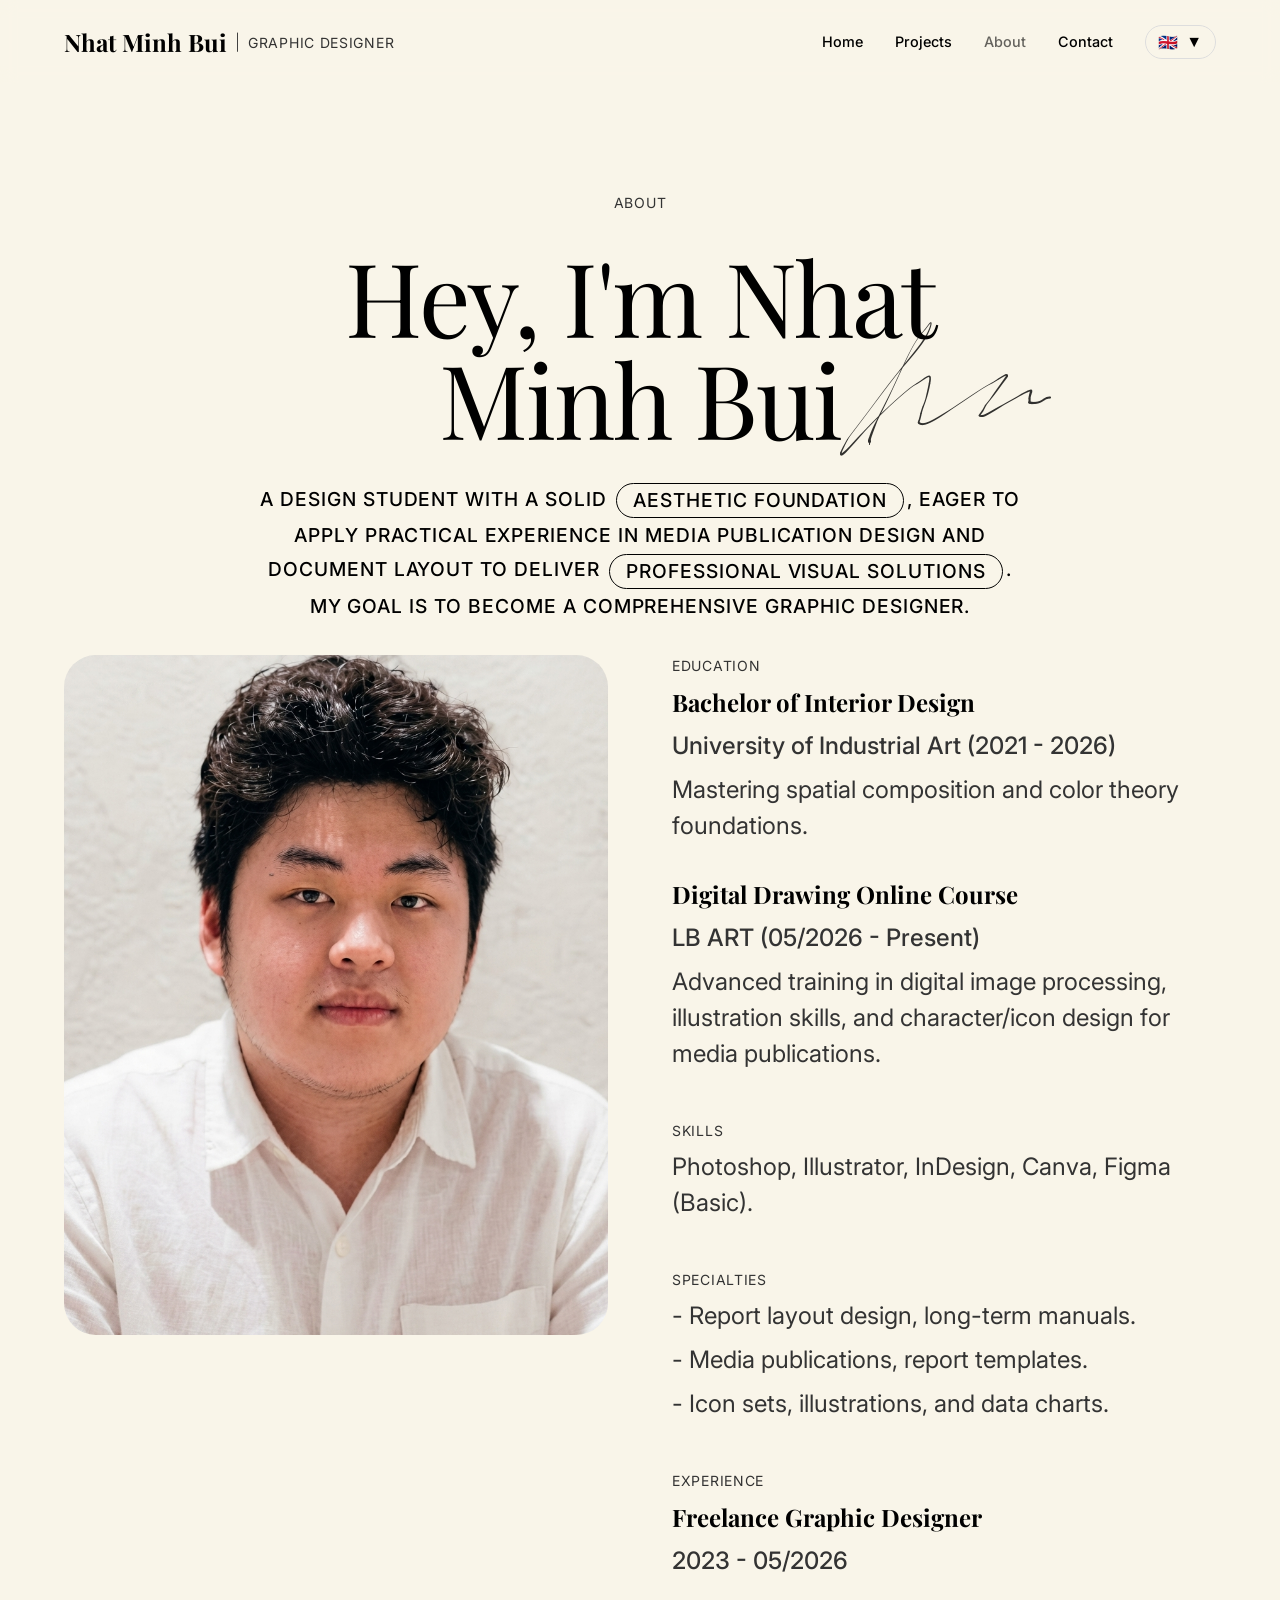
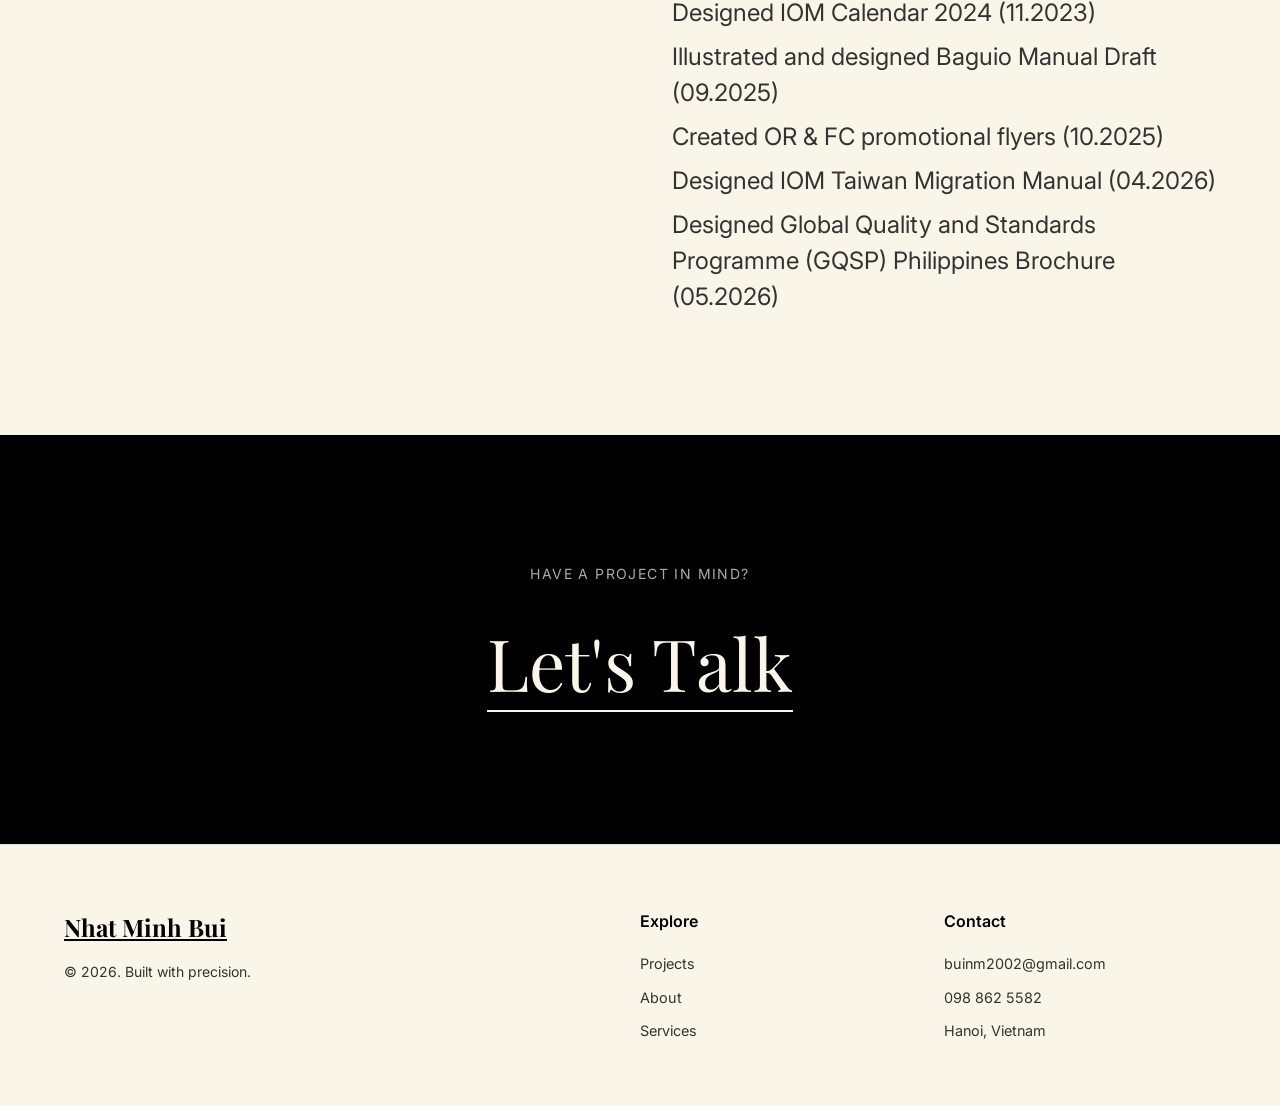
==== about.html @ e7bf3650 "[add]-[add repo to github]" ====
<!DOCTYPE html>
<html lang="en">

<head>
    <meta charset="UTF-8">
    <meta name="viewport" content="width=device-width, initial-scale=1.0">
    <title>About | Nhat Minh Bui</title>
    <link rel="preconnect" href="https://fonts.googleapis.com">
    <link rel="preconnect" href="https://fonts.gstatic.com" crossorigin>
    <link
        href="https://fonts.googleapis.com/css2?family=Inter:wght@400;500;600&family=Playfair+Display:ital,wght@0,400;0,500;0,600;0,700;0,800;1,400&display=swap"
        rel="stylesheet">
    <link rel="stylesheet" href="styles.css">
</head>

<body>
    <!-- Navbar -->
    <nav class="navbar">
        <div class="nav-container">
            <a href="index.html" class="logo">
                <span class="logo-name">Nhat Minh Bui</span>
                <span class="logo-divider">|</span>
                <span class="logo-role">Graphic Designer</span>
            </a>
            <div class="nav-links">
                <a href="index.html" data-i18n="nav_home">Home</a>
                <a href="projects.html" data-i18n="nav_projects">Projects</a>
                <a href="about.html" data-i18n="nav_about" style="opacity: 0.6;">About</a>
                <a href="contact.html" data-i18n="nav_contact">Contact</a>
                <div class="lang-dropdown-wrapper">
                    <button class="lang-dropdown-btn">
                        <span class="current-flag">🇬🇧</span> <span class="chevron">▼</span>
                    </button>
                    <div class="lang-dropdown-menu">
                        <a href="#" class="lang-option active" data-lang="en">
                            <span class="flag">🇬🇧</span> <span class="lang-name">ENGLISH</span> <span
                                class="check">✔</span>
                        </a>
                        <a href="#" class="lang-option" data-lang="vi">
                            <span class="flag">🇻🇳</span> <span class="lang-name">TIẾNG VIỆT</span> <span
                                class="check">✔</span>
                        </a>
                    </div>
                </div>
            </div>
            <button class="menu-toggle" aria-label="Toggle menu">Menu</button>
        </div>
    </nav>

    <!-- Mobile Menu -->
    <div class="mobile-menu">
        <button class="close-menu">Close</button>
        <a href="index.html" class="mobile-link" data-i18n="nav_home">Home</a>
        <a href="projects.html" class="mobile-link" data-i18n="nav_projects">Projects</a>
        <a href="about.html" class="mobile-link" data-i18n="nav_about">About</a>
        <a href="contact.html" class="mobile-link" data-i18n="nav_contact">Contact</a>
        <div class="lang-dropdown-wrapper" style="margin: 1rem 0;">
            <button class="lang-dropdown-btn">
                <span class="current-flag">🇬🇧</span> <span class="chevron">▼</span>
            </button>
            <div class="lang-dropdown-menu">
                <a href="#" class="lang-option active" data-lang="en">
                    <span class="flag">🇬🇧</span> <span class="lang-name">ENGLISH</span> <span class="check">✔</span>
                </a>
                <a href="#" class="lang-option" data-lang="vi">
                    <span class="flag">🇻🇳</span> <span class="lang-name">TIẾNG VIỆT</span> <span
                        class="check">✔</span>
                </a>
            </div>
        </div>
    </div>

    <div class="page-wrapper">
        <div class="section page-hero">
            <div class="container" style="text-align: center; max-width: 900px;">
                <div class="text-overline" data-i18n="nav_about" style="margin-bottom: 2rem;">About Me</div>
                <div class="about-hero-title-wrapper">
                    <h1 data-i18n="about_title">Hey, I'm Nhat Minh Bui</h1>
                    <img src="assets/signature.png" class="about-signature" alt="Signature">
                </div>
                <p class="about-caps-text" data-i18n="about_subtitle_html">
                    I'M A GRAPHIC DESIGNER, EDITORIAL SPECIALIST, AND BRAND STRATEGIST BASED IN HANOI. I'M <span class="pill-badge">AWARD WINNING</span> AND WORK WITH A VARIETY OF GLOBAL ORGANIZATIONS FROM <svg class="icon-inline" viewBox="0 0 24 24" fill="none" stroke="currentColor" stroke-width="1.5" stroke-linecap="round" stroke-linejoin="round"><circle cx="12" cy="12" r="10"></circle><path d="M12 2a15.3 15.3 0 0 1 4 10 15.3 15.3 0 0 1-4 10 15.3 15.3 0 0 1-4-10 15.3 15.3 0 0 1 4-10z"></path><path d="M2 12h20"></path></svg> AROUND THE WORLD TO DELIVER HIGHLY PROFESSIONAL VISUAL SOLUTIONS.
                </p>
            </div>
        </div>

        <div class="section" style="padding-bottom: 6rem;">
            <div class="container">
                <div class="w-layout-grid _2-grid" style="display: grid; grid-template-columns: 1fr 1fr; gap: 4rem;">
                    <div class="grid-block reveal">
                        <img src="assets/gd_profile_pic.jpg"
                            style="width: 100%; height: auto; object-fit: cover; aspect-ratio: 4/5; border-radius: 2rem;"
                            alt="Nhat Minh Bui Profile">
                    </div>
                    <div class="grid-block reveal">
                        <!-- Education -->
                        <div class="text-overline" data-i18n="cv_edu">Education</div>
                        <h2 class="paragraph large no-margin" data-i18n="cv_edu_deg_1"
                            style="font-family: var(--font-serif); font-size: 1.5rem; margin-bottom: 0.5rem;">Bachelor
                            of Interior Design</h2>
                        <p class="body-text" style="font-weight: 500; margin-bottom: 0.5rem;" data-i18n="cv_edu_uni_1">
                            University of Industrial Art (2021 - 2026)</p>
                        <p class="body-text" data-i18n="cv_edu_desc_1">Mastering spatial composition and color theory
                            foundations.</p>

                        <div class="spacer _32" style="margin-top: 2rem;"></div>

                        <h2 class="paragraph large no-margin" data-i18n="cv_edu_deg_2"
                            style="font-family: var(--font-serif); font-size: 1.5rem; margin-bottom: 0.5rem;">Digital
                            Drawing Online Course</h2>
                        <p class="body-text" style="font-weight: 500; margin-bottom: 0.5rem;" data-i18n="cv_edu_uni_2">
                            LB ART (05/2026 - Present)</p>
                        <p class="body-text" data-i18n="cv_edu_desc_2">Advanced training in digital image processing,
                            illustration skills, and character/icon design for media publications.</p>

                        <div class="spacer _32" style="margin-top: 3rem;"></div>

                        <!-- Skills -->
                        <div class="text-overline" data-i18n="cv_skills">Skills</div>
                        <p class="body-text" data-i18n="cv_skills_list">Photoshop, Illustrator, InDesign, Canva.</p>

                        <div class="spacer _32" style="margin-top: 3rem;"></div>

                        <!-- Specialties -->
                        <div class="text-overline" data-i18n="cv_spec">Specialties</div>
                        <ul style="list-style: none; padding: 0;" class="body-text">
                            <li style="margin-bottom: 0.5rem;" data-i18n="cv_spec_1">- Editorial design for reports and
                                manuals.</li>
                            <li style="margin-bottom: 0.5rem;" data-i18n="cv_spec_2">- Marketing collateral and
                                templates.</li>
                            <li style="margin-bottom: 0.5rem;" data-i18n="cv_spec_3">- Iconography and data
                                visualization.</li>
                        </ul>

                        <div class="spacer _32" style="margin-top: 3rem;"></div>

                        <!-- Experience -->
                        <div class="text-overline" data-i18n="cv_exp">Experience</div>
                        <h2 class="paragraph large no-margin" data-i18n="cv_exp_role"
                            style="font-family: var(--font-serif); font-size: 1.5rem; margin-bottom: 0.5rem;">Freelance
                            Graphic Designer</h2>
                        <p class="body-text" style="font-weight: 500; margin-bottom: 1rem;" data-i18n="cv_exp_time">2023
                            - 05/2026</p>
                        <ul style="list-style: none; padding: 0;" class="body-text">
                            <li style="margin-bottom: 0.5rem;" data-i18n="cv_exp_1">- Designed IOM Calendar 2024</li>
                            <li style="margin-bottom: 0.5rem;" data-i18n="cv_exp_2">- Illustrated and designed Baguio
                                Manual Draft</li>
                            <li style="margin-bottom: 0.5rem;" data-i18n="cv_exp_3">- Created OR & FC promotional flyers
                            </li>
                            <li style="margin-bottom: 0.5rem;" data-i18n="cv_exp_4">- Designed IOM Taiwan Migration
                                Manual</li>
                            <li style="margin-bottom: 0.5rem;" data-i18n="cv_exp_5">- Designed Global Quality and
                                Standards Programme
                                (GQSP)Philippines Brochure
                            </li>
                        </ul>
                    </div>
                </div>
            </div>
        </div>
    </div>

    <!-- Contact CTA Section -->
    <section class="contact-cta-section">
        <div class="container">
            <div class="cta-content reveal">
                <div class="cta-tag" data-i18n="cta_tag">HAVE A PROJECT IN MIND?</div>
                <a href="contact.html" class="cta-link" data-i18n="cta_link">Let's Talk</a>
            </div>
        </div>
    </section>

    <!-- Footer -->
    <footer class="footer">
        <div class="container">
            <div class="footer-grid">
                <div class="footer-brand">
                    <a href="index.html" class="logo-name">Nhat Minh Bui</a>
                    <p class="body-text small-text" data-i18n="footer_brand">© 2026. Built with precision.</p>
                </div>
                <div class="footer-links-group">
                    <div class="footer-title" data-i18n="footer_explore">Explore</div>
                    <a href="projects.html" class="footer-link" data-i18n="nav_projects">Projects</a>
                    <a href="about.html" class="footer-link" data-i18n="nav_about">About</a>
                    <a href="index.html#services" class="footer-link" data-i18n="nav_services">Services</a>
                </div>
                <div class="footer-links-group">
                    <div class="footer-title" data-i18n="footer_contact">Contact</div>
                    <a href="mailto:buinm2002@gmail.com" class="footer-link">buinm2002@gmail.com</a>
                    <a href="tel:0988625582" class="footer-link">098 862 5582</a>
                    <p class="footer-link-text">Hanoi, Vietnam</p>
                </div>
            </div>
        </div>
    </footer>

    <script src="script.js"></script>
    <script src="i18n.js"></script>
</body>

</html>
---- styles.css ----
:root {
    --bg-color: #f9f5e9;
    --text-primary: #000000;
    --text-secondary: #333333;
    --border-color: #dddddd;
    --accent-color: #000000;

    --font-sans: 'Inter', sans-serif;
    --font-serif: 'Playfair Display', serif;
}

* {
    margin: 0;
    padding: 0;
    box-sizing: border-box;
}

html {
    scroll-behavior: smooth;
    scroll-padding-top: 100px;
    font-size: 16px;
}

body {
    background-color: var(--bg-color);
    color: var(--text-primary);
    font-family: var(--font-sans);
    line-height: 1.5;
    -webkit-font-smoothing: antialiased;
}

/* Typography */
h1,
h3,
h4,
.logo-name {
    font-family: var(--font-serif);
    font-weight: 700;
    color: var(--text-primary);
}

h2 {
    font-family: var(--font-sans);
}

.hero-title {
    font-size: clamp(3rem, 8vw, 6rem);
    line-height: 1.1;
    letter-spacing: -0.02em;
    margin-bottom: 1.5rem;
}

.hero-subtitle {
    font-size: clamp(1.2rem, 2vw, 1.5rem);
    color: var(--text-secondary);
    max-width: 800px;
}

.section-heading {
    font-size: clamp(2rem, 4vw, 3.5rem);
    line-height: 1.2;
    margin-bottom: 2rem;
}

/* About Hero */
.about-hero-title-wrapper {
    position: relative;
    display: inline-block;
    margin-bottom: 2rem;
}

.about-hero-title-wrapper h1 {
    font-family: var(--font-serif);
    font-size: clamp(4rem, 8vw, 8rem);
    line-height: 1;
    margin: 0;
    font-weight: 400;
    letter-spacing: -0.02em;
}

.about-signature {
    position: absolute;
    right: -60px;
    bottom: -20px;
    width: 250px;
    opacity: 0.8;
    pointer-events: none;
}

.about-caps-text {
    font-family: var(--font-sans);
    text-transform: uppercase;
    font-size: clamp(1rem, 1.5vw, 1.2rem);
    line-height: 1.8;
    letter-spacing: 0.05em;
    max-width: 900px;
    margin: 0 auto;
    font-weight: 500;
}

.pill-badge {
    display: inline-flex;
    align-items: center;
    justify-content: center;
    border: 1px solid var(--text-primary);
    border-radius: 50px;
    padding: 0 1rem;
    height: 1.8em;
    vertical-align: middle;
    margin: 0 0.2rem;
}

.icon-inline {
    display: inline-block;
    vertical-align: middle;
    width: 1.2em;
    height: 1.2em;
    margin: 0 0.2rem;
}

.body-text {
    font-size: 1.5rem;
    color: var(--text-secondary);
    margin-bottom: 1.5rem;
}

.outline-text {
    color: transparent;
    -webkit-text-stroke: 1px var(--text-primary);
    font-style: italic;
}

.text-overline {
    font-family: var(--font-sans);
    font-size: 0.875rem;
    text-transform: uppercase;
    letter-spacing: 0.05em;
    color: var(--text-secondary);
    margin-bottom: 0.5rem;
}

/* Layout */
.container {
    max-width: 1400px;
    margin: 0 auto;
    padding: 0 5%;
}

.line-divider {
    width: 100%;
    height: 1px;
    background-color: var(--border-color);
    margin: 4rem 0;
}

/* Navbar */
.navbar {
    position: fixed;
    top: 0;
    width: 100%;
    background-color: rgba(249, 245, 233, 0.7);
    backdrop-filter: blur(8px);
    /* border-bottom: 1px solid var(--border-color); */
    z-index: 100;
}

.nav-container {
    max-width: 1400px;
    margin: 0 auto;
    padding: 1.5rem 5%;
    display: flex;
    justify-content: space-between;
    align-items: center;
}

.logo {
    text-decoration: none;
    display: flex;
    align-items: center;
    gap: 0.5rem;
}

.logo-name {
    font-size: 1.5rem;
}

.logo-divider {
    color: var(--text-secondary);
    font-weight: 300;
}

.logo-role {
    font-family: var(--font-sans);
    font-size: 0.875rem;
    color: var(--text-secondary);
    text-transform: uppercase;
    letter-spacing: 0.05em;
}

.lang-dropdown-wrapper {
    position: relative;
    display: inline-block;
}

.lang-dropdown-btn {
    background: transparent;
    border: 1px solid var(--border-color);
    padding: 0.4rem 0.8rem;
    border-radius: 20px;
    cursor: pointer;
    display: flex;
    align-items: center;
    gap: 0.5rem;
    font-size: 1rem;
    color: var(--text-primary);
    transition: all 0.2s ease;
}

.lang-dropdown-btn:hover {
    background-color: rgba(0, 0, 0, 0.05);
}

.lang-dropdown-menu {
    position: absolute;
    top: calc(100% + 0.5rem);
    right: 0;
    background-color: var(--bg-color);
    border: 1px solid var(--border-color);
    border-radius: 8px;
    box-shadow: 0 4px 12px rgba(0, 0, 0, 0.1);
    min-width: 160px;
    display: none;
    flex-direction: column;
    z-index: 200;
    overflow: hidden;
}

.lang-dropdown-menu.show {
    display: flex;
}

.lang-option {
    display: flex;
    align-items: center;
    padding: 0.75rem 1rem;
    text-decoration: none;
    color: var(--text-primary);
    font-size: 0.875rem;
    font-weight: 600;
    font-family: var(--font-sans);
    transition: background-color 0.2s ease;
}

.lang-option:hover {
    background-color: rgba(0, 0, 0, 0.03);
}

.lang-option .flag {
    margin-right: 0.75rem;
    font-size: 1.1rem;
}

.lang-option .lang-name {
    flex-grow: 1;
    padding-right: 0.5rem;
}

.lang-option .check {
    color: #4CAF50;
    /* Green check */
    font-weight: bold;
    opacity: 0;
}

.lang-option.active .check {
    opacity: 1;
}

.nav-links {
    display: flex;
    gap: 2rem;
    align-items: center;
}

.nav-links a {
    text-decoration: none;
    color: var(--text-primary);
    font-size: 0.9rem;
    font-weight: 500;
    transition: opacity 0.3s ease;
}

.nav-links a:hover {
    opacity: 0.6;
}

/* Language Switcher */
.lang-switcher {
    display: flex;
    align-items: center;
    gap: 0.25rem;
    border-left: 1px solid var(--border-color);
    padding-left: 2rem;
}

.lang-toggle {
    font-size: 0.8rem !important;
    color: var(--text-secondary) !important;
}

.lang-toggle.active {
    color: var(--text-primary) !important;
    font-weight: 700 !important;
}

.lang-div {
    font-size: 0.8rem;
    color: var(--border-color);
}

.menu-toggle {
    display: none;
    background: none;
    border: none;
    font-family: var(--font-sans);
    font-size: 0.9rem;
    font-weight: 500;
    cursor: pointer;
}

/* Mobile Menu */
.mobile-menu {
    position: fixed;
    top: 0;
    left: 0;
    width: 100%;
    height: 100vh;
    background-color: var(--bg-color);
    z-index: 200;
    display: flex;
    flex-direction: column;
    justify-content: center;
    align-items: center;
    gap: 2rem;
    transform: translateY(-100%);
    transition: transform 0.4s cubic-bezier(0.77, 0, 0.175, 1);
}

.mobile-menu.active {
    transform: translateY(0);
}

.close-menu {
    position: absolute;
    top: 2rem;
    right: 5%;
    background: none;
    border: none;
    font-size: 1rem;
    font-weight: 500;
    cursor: pointer;
}

.mobile-link {
    font-family: var(--font-serif);
    font-size: 2.5rem;
    text-decoration: none;
    color: var(--text-primary);
}

.mobile-lang {
    font-family: var(--font-sans);
    font-size: 1rem;
    margin-top: 2rem;
}

/* Hero Section */
.hero-section {
    padding-top: 15rem;
    padding-bottom: 5rem;
}

.page-hero {
    padding-top: 12rem;
    padding-bottom: 2rem;
}

.tm-symbol {
    font-size: 0.4em;
    vertical-align: super;
}

/* Projects Grid */
.projects-grid {
    display: grid;
    grid-template-columns: 1fr;
    gap: 2rem;
    margin-top: 2rem;
    transition: all 0.4s ease;
}

@media (min-width: 768px) {
    .projects-grid {
        grid-template-columns: repeat(2, 1fr);
    }
}

.projects-grid:hover .project-card:not(:hover) {
    filter: blur(6px);
    opacity: 0.4;
}

.project-card {
    position: relative;
    border-radius: 12px;
    overflow: hidden;
    aspect-ratio: 4/3;
    display: block;
    transition: filter 0.4s ease, opacity 0.4s ease, transform 0.4s ease;
}

.project-link-div {
    display: block;
    width: 100%;
    height: 100%;
    text-decoration: none;
}

.cover-image {
    width: 100%;
    height: 100%;
    object-fit: cover;
    transition: transform 0.6s cubic-bezier(0.25, 1, 0.5, 1);
}

.project-thumbnail-gradient {
    position: absolute;
    bottom: 0;
    left: 0;
    width: 100%;
    height: 60%;
    background: linear-gradient(to top, rgba(0, 0, 0, 0.6) 0%, transparent 100%);
    pointer-events: none;
    z-index: 1;
}

.project-card:hover .cover-image {
    transform: scale(1.05);
}

.project-thumbnail-title {
    position: absolute;
    bottom: 1.5rem;
    left: 1.5rem;
    z-index: 2;
}

.project-thumbnail-title h2 {
    color: #ffffff;
    font-size: 1.5rem;
    font-family: var(--font-sans);
    font-weight: 600;
}

/* Tags */
.thumbnail-project-tag-link {
    position: absolute;
    top: 1.5rem;
    left: 1.5rem;
    z-index: 2;
    display: flex;
    align-items: center;
    gap: 0.5rem;
    padding: 0.4rem 0.8rem;
    border-radius: 20px;
    background-color: var(--tag-color, #3898ec);
    color: #000000;
    box-shadow: 0 4px 12px rgba(0, 0, 0, 0.15);
    font-size: 0.75rem;
    font-weight: 700;
    text-transform: uppercase;
    text-decoration: none;
    transition: transform 0.3s ease;
}

.thumbnail-project-tag-link:hover {
    transform: scale(1.05);
}

.thumbnail-project-tag-link img {
    width: 14px;
    height: 14px;
    filter: brightness(0);
}

.tag-icon {
    width: 15px;
    height: 15px;
}

.tags-filter {
    display: flex;
    flex-wrap: wrap;
    gap: 0.75rem;
    margin-top: 1.5rem;
    margin-bottom: 3rem;
}

.project-tag-link {
    display: flex;
    align-items: center;
    gap: 0.5rem;
    padding: 0.4rem 1rem;
    border-radius: 20px;
    text-decoration: none;
    color: #000;
    font-size: 0.75rem;
    font-weight: 700;
    text-transform: uppercase;
    transition: all 0.3s ease;
    border: 1px solid rgba(0, 0, 0, 0.05);
}

.project-tag-link:hover {
    transform: translateY(-2px);
    box-shadow: 0 4px 10px rgba(0, 0, 0, 0.1);
}

/* Projects Table/List */
.projects-table {
    width: 100%;
    border-collapse: collapse;
    margin-top: 2rem;
    margin-bottom: 4rem;
}

.projects-table-header {
    display: grid;
    grid-template-columns: 80px 1.5fr 1.5fr 80px;
    padding: 1rem 0;
    border-bottom: 1px solid var(--border-color);
    font-size: 0.75rem;
    font-weight: 700;
    color: var(--text-secondary);
    letter-spacing: 0.05em;
    text-transform: uppercase;
}

.project-list-row {
    display: grid;
    grid-template-columns: 80px 1.5fr 1.5fr 80px;
    padding: 1.5rem 0;
    border-bottom: 1px solid var(--border-color);
    align-items: center;
    text-decoration: none;
    color: var(--text-primary);
    transition: background-color 0.3s ease;
}

.project-list-row:hover {
    background-color: rgba(0, 0, 0, 0.02);
}

.col-no {
    font-family: var(--font-sans);
    font-weight: 500;
}

.col-client {
    font-family: var(--font-sans);
    font-weight: 500;
    font-size: 1.125rem;
}

.col-services {
    display: flex;
    gap: 0.5rem;
    align-items: center;
}

.col-services img {
    width: 24px;
    height: 24px;
}

.col-year {
    font-family: var(--font-sans);
    font-weight: 500;
    text-align: left;
}

@media (max-width: 768px) {

    .projects-table-header,
    .project-list-row {
        grid-template-columns: 50px 1fr 1fr 50px;
        gap: 1rem;
    }

    .col-client {
        font-size: 1rem;
    }
}



.view-all-wrapper {
    text-align: center;
    margin-top: 4rem;
}

.view-all-link {
    display: inline-flex;
    align-items: center;
    gap: 0.5rem;
    text-decoration: none;
    font-family: var(--font-sans);
    font-size: 1.125rem;
    font-weight: 500;
    color: var(--text-primary);
    padding: 0.75rem 2rem;
    border-radius: 40px;
    transition: background-color 0.3s ease;
}

.view-all-link:hover {
    background-color: #EFEAD4;
}

/* Split Grids (About, Services, Detail Info) */
.split-grid {
    display: grid;
    grid-template-columns: 1fr 1fr;
    gap: 4rem;
}

._2-1-grid {
    display: grid;
    grid-template-columns: 2fr 1fr;
    gap: 4rem;
}

._1-2-grid {
    display: grid;
    grid-template-columns: 1fr 2fr;
    gap: 4rem;
}

/* Services Grid (Koto specific) */
.services-wrapper {
    display: grid;
    grid-template-columns: 1fr 1fr;
    gap: 2rem;
}

.services-list-grid {
    display: grid;
    grid-template-columns: 1fr;
    gap: 1rem;
    align-self: center;
    justify-self: center;
}

.service-item-koto {
    display: flex;
    align-items: center;
    gap: 1.5rem;
    font-size: 1.5rem;
}

.service-icon-svg {
    width: 24px;
    height: 24px;
}

/* FAQ Accordion */
.faq-wrapper {
    display: grid;
    grid-template-columns: 1fr 1.5fr;
    gap: 4rem;
}

.split-right {
    display: flex;
    flex-direction: column;
}

/* Minimalist Contact Form */
.minimal-contact-form {
    width: 100%;
}

.minimal-form-group {
    position: relative;
    width: 100%;
}

.minimal-form-group input,
.minimal-form-group textarea {
    width: 100%;
    background: transparent;
    border: none;
    border-bottom: 1px solid rgba(0, 0, 0, 0.3);
    padding: 0.5rem 0;
    font-family: var(--font-sans);
    font-size: 1.1rem;
    color: var(--text-primary);
    outline: none;
    border-radius: 0;
    resize: none;
    transition: border-bottom-color 0.3s ease;
}

.minimal-form-group input::placeholder,
.minimal-form-group textarea::placeholder {
    color: var(--text-secondary);
    opacity: 0.8;
}

.minimal-form-group input:focus,
.minimal-form-group textarea:focus {
    border-bottom-color: var(--text-primary);
}

.pill-submit-btn {
    background-color: var(--text-primary);
    color: var(--bg-color);
    border: none;
    border-radius: 50px;
    padding: 1rem 2rem;
    font-family: var(--font-sans);
    font-size: 1.1rem;
    font-weight: 500;
    cursor: pointer;
    transition: transform 0.3s ease, background 0.3s ease;
    display: inline-block;
}

.pill-submit-btn:hover {
    transform: scale(1.05);
    background-color: #000;
}

/* --- Project Pages --- */

.faq-list {
    display: flex;
    flex-direction: column;
}

.faq-item {
    border-bottom: 1px solid var(--border-color);
}

.faq-question {
    display: flex;
    justify-content: space-between;
    align-items: center;
    width: 100%;
    padding: 1.5rem 0;
    background: none;
    border: none;
    font-size: 1.5rem;
    text-align: left;
    cursor: pointer;
    color: var(--text-primary);
}

.faq-icon {
    font-size: 1.5rem;
    font-weight: 300;
    transition: transform 0.3s ease;
}

.faq-item.active .faq-icon {
    transform: rotate(45deg);
}

.faq-answer {
    max-height: 0;
    overflow: hidden;
    transition: max-height 0.4s ease;
}

.faq-answer p {
    padding-bottom: 1.5rem;
    color: var(--text-secondary);
}

/* Contact CTA */
.contact-cta-section .faq-question:hover .faq-icon {
    background: var(--tag-color, var(--text-primary));
    color: var(--bg-color);
}

/* --- CONTACT CTA --- */
.contact-cta-section {
    background-color: var(--text-primary);
    color: var(--bg-color);
    padding: 8rem 0;
    text-align: center;
}

.cta-tag {
    font-size: 0.875rem;
    letter-spacing: 0.1em;
    margin-bottom: 1.5rem;
    opacity: 0.7;
}

.cta-link {
    font-family: var(--font-serif);
    font-size: clamp(2.5rem, 6vw, 4.5rem);
    color: var(--bg-color);
    text-decoration: none;
    border-bottom: 2px solid var(--bg-color);
    transition: opacity 0.3s ease;
}

.cta-link:hover {
    opacity: 0.8;
}

/* Footer */
.footer {
    padding: 4rem 0;
    border-top: 1px solid var(--border-color);
}

.footer-grid {
    display: grid;
    grid-template-columns: 2fr 1fr 1fr;
    gap: 2rem;
}

.small-text {
    font-size: 0.875rem;
    margin-top: 1rem;
}

.footer-links-group {
    display: flex;
    flex-direction: column;
    gap: 0.75rem;
}

.footer-title {
    font-weight: 600;
    margin-bottom: 0.5rem;
}

.footer-link,
.footer-link-text {
    text-decoration: none;
    color: var(--text-secondary);
    font-size: 0.9rem;
    transition: color 0.3s ease;
}

.footer-link:hover {
    color: var(--text-primary);
}

/* Project Detail Stacked Images */
.project-detail-images {
    display: flex;
    flex-direction: column;
    gap: 2rem;
    margin-top: 4rem;
}

.project-detail-images img {
    width: 100%;
    height: auto;
    object-fit: contain;
    background-color: #fff;
    border: 1px solid var(--border-color);
}

/* Animations */
.reveal {
    opacity: 0;
    transform: translateY(30px);
    transition: all 0.8s cubic-bezier(0.5, 0, 0, 1);
}

.reveal.active {
    opacity: 1;
    transform: translateY(0);
}

/* Contact Page Form */
.contact-form {
    display: flex;
    flex-direction: column;
    gap: 1.5rem;
    margin-top: 2rem;
}

.form-group {
    display: flex;
    flex-direction: column;
    gap: 0.5rem;
}

.form-group label {
    font-family: var(--font-sans);
    font-size: 0.875rem;
    font-weight: 500;
}

.form-group input,
.form-group textarea {
    padding: 1rem;
    border: 1px solid var(--border-color);
    background-color: transparent;
    font-family: var(--font-sans);
    font-size: 1rem;
    color: var(--text-primary);
}

.form-group textarea {
    min-height: 150px;
    resize: vertical;
}

.submit-btn {
    background-color: var(--text-primary);
    color: var(--bg-color);
    border: none;
    padding: 1rem 2rem;
    font-family: var(--font-sans);
    font-size: 1rem;
    font-weight: 600;
    cursor: pointer;
    width: max-content;
    transition: opacity 0.3s ease;
}

.submit-btn:hover {
    opacity: 0.8;
}

/* Responsive */
@media (max-width: 992px) {

    .split-grid,
    ._2-1-grid,
    ._1-2-grid,
    .services-wrapper,
    .footer-grid {
        grid-template-columns: 1fr;
        gap: 2rem;
    }
}

@media (max-width: 768px) {
    .nav-links {
        display: none;
    }

    .menu-toggle {
        display: block;
    }

    .hero-section {
        padding-top: 10rem;
    }
}

/* Scrollbar Customization */
::-webkit-scrollbar {
    width: 8px;
    height: 8px;
}

::-webkit-scrollbar-track {
    background: var(--bg-color);
}

::-webkit-scrollbar-thumb {
    background: rgba(0, 0, 0, 0.2);
    border-radius: 4px;
}

::-webkit-scrollbar-thumb:hover {
    background: rgba(0, 0, 0, 0.4);
}

/* Loading Skeleton */
.skeleton-bg {
    background: linear-gradient(90deg, rgba(0, 0, 0, 0.05) 25%, rgba(0, 0, 0, 0.1) 50%, rgba(0, 0, 0, 0.05) 75%);
    background-size: 200% 100%;
    animation: skeleton-loading 1.5s infinite linear;
    color: transparent !important;
}

.skeleton-bg * {
    visibility: hidden;
}

@keyframes skeleton-loading {
    0% {
        background-position: 200% 0;
    }

    100% {
        background-position: -200% 0;
    }
}
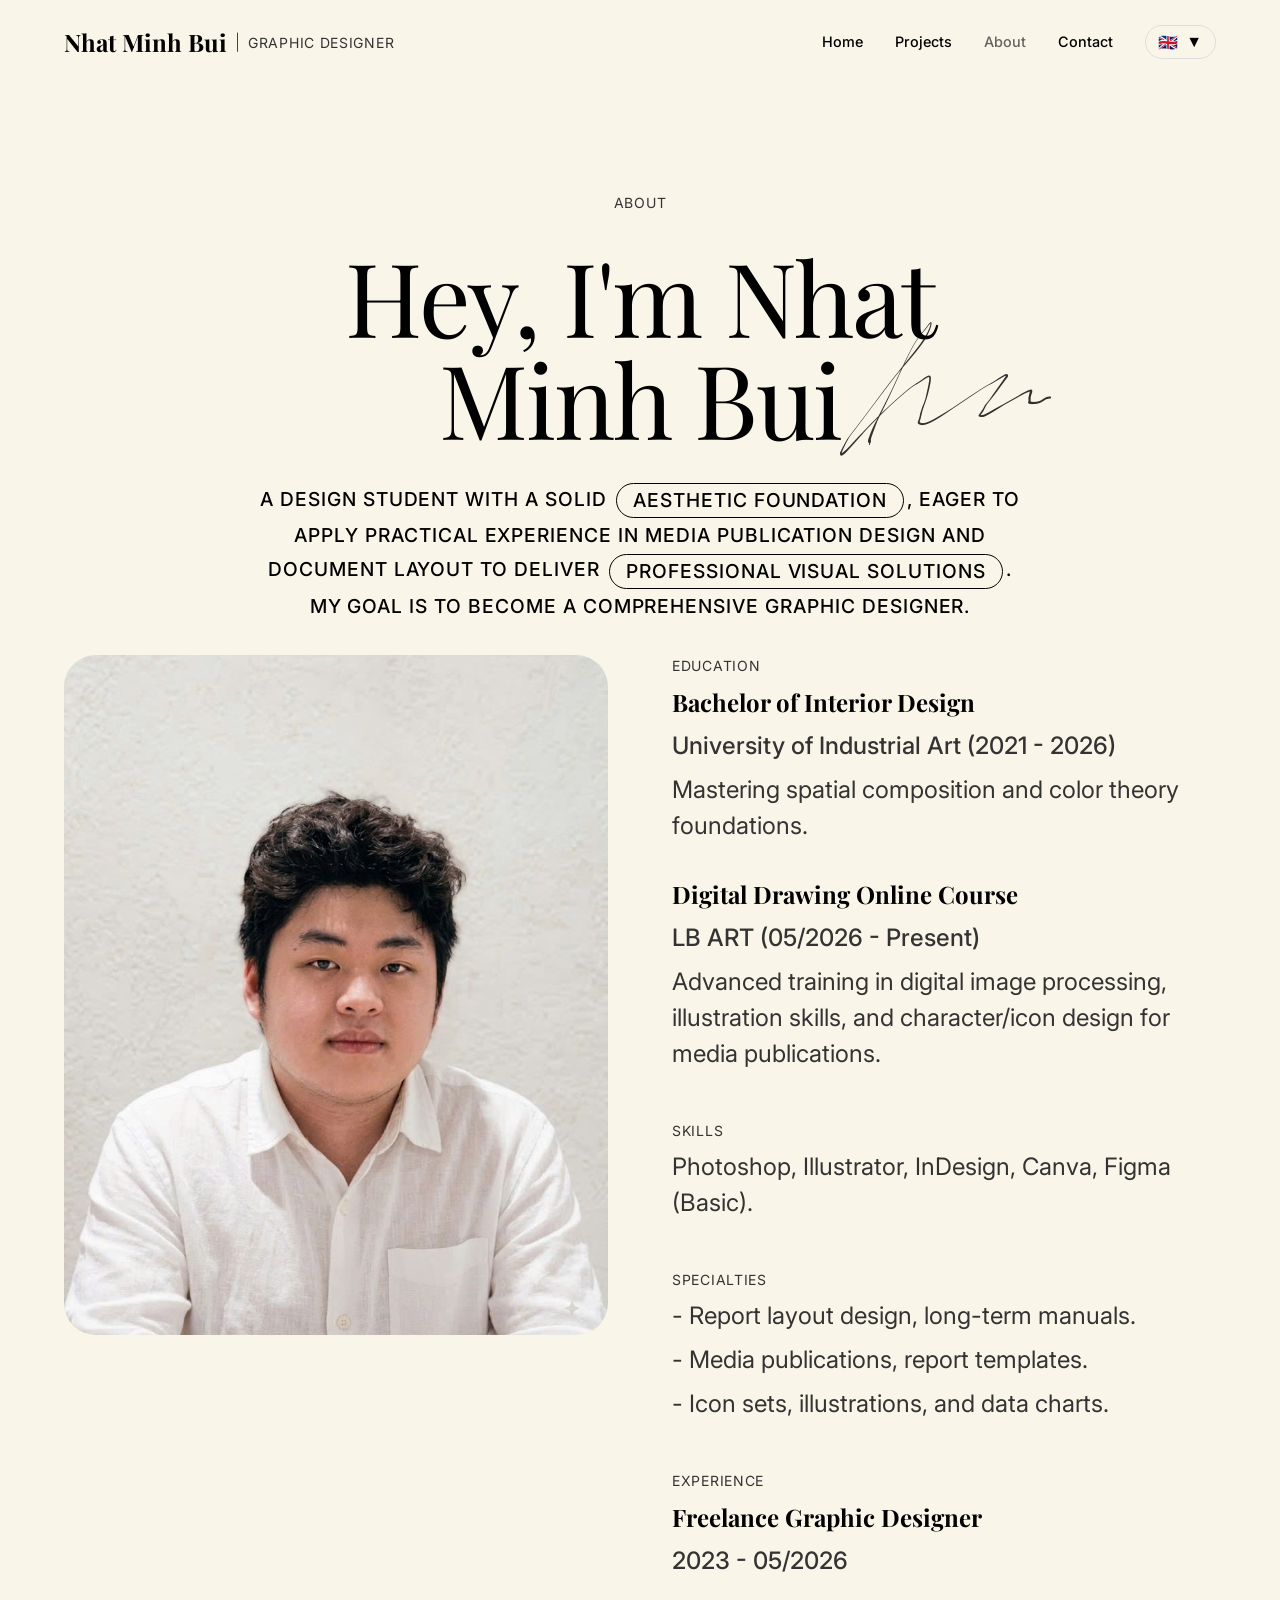
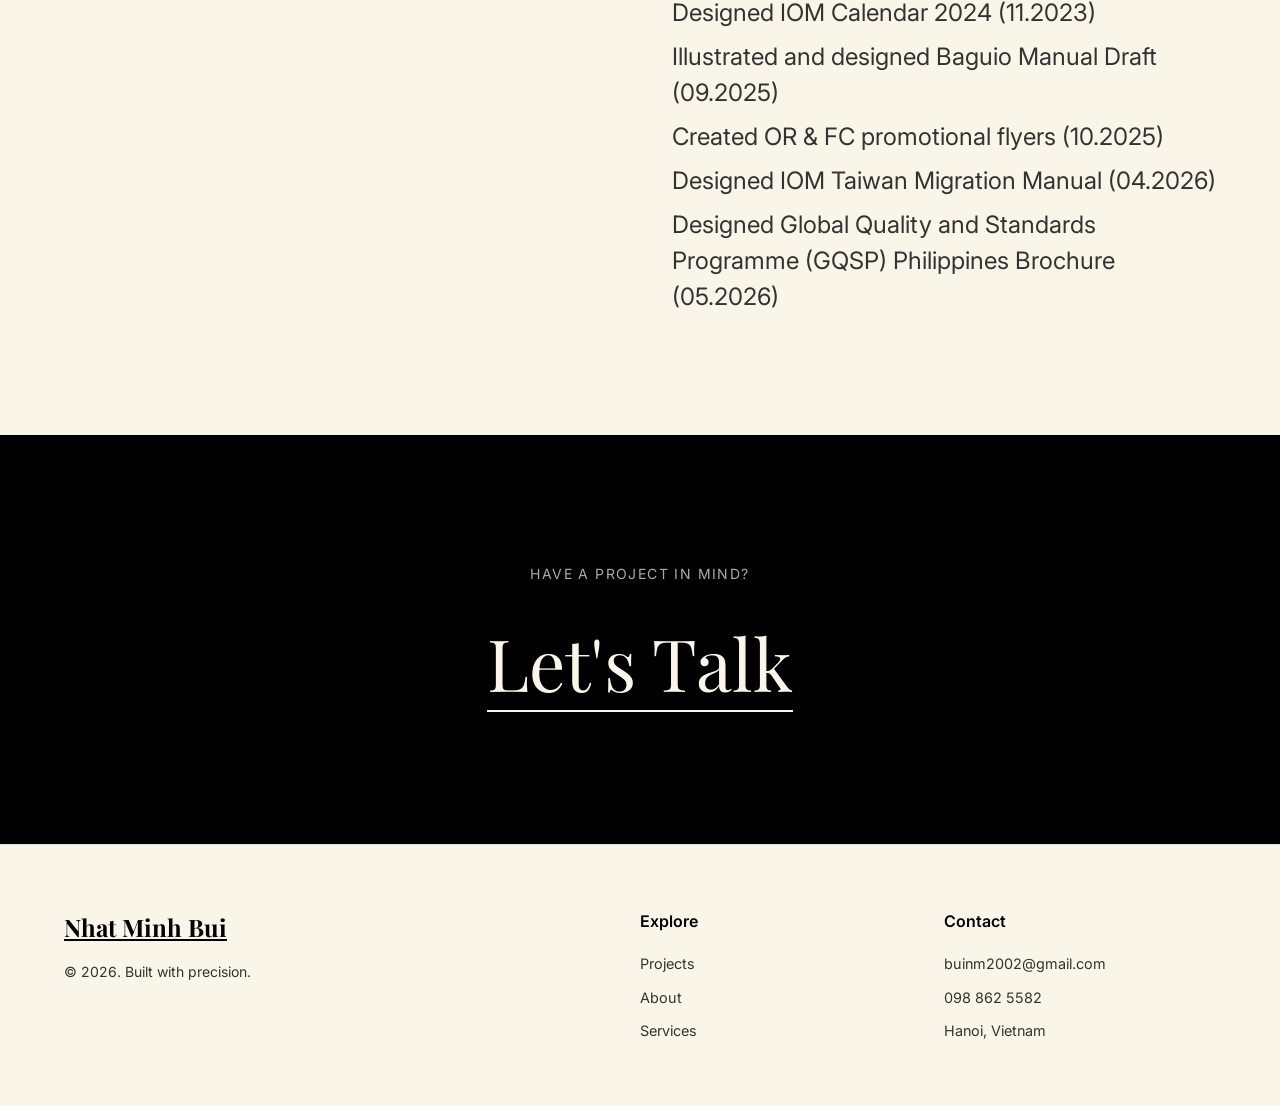
==== commit 7925f4f3: "[update]-[massive update for page content & minor presentation fix]" ====
--- a/about.html
+++ b/about.html
@@ -86,11 +86,11 @@
 
         <div class="section" style="padding-bottom: 6rem;">
             <div class="container">
-                <div class="w-layout-grid _2-grid" style="display: grid; grid-template-columns: 1fr 1fr; gap: 4rem;">
+                <div class="w-layout-grid split-grid" style="gap: 4rem;">
                     <div class="grid-block reveal">
                         <img src="assets/gd_profile_pic.jpg"
                             style="width: 100%; height: auto; object-fit: cover; aspect-ratio: 4/5; border-radius: 2rem;"
-                            alt="Nhat Minh Bui Profile">
+                            alt="Nhat Minh Bui Profile" loading="lazy">
                     </div>
                     <div class="grid-block reveal">
                         <!-- Education -->
--- a/styles.css
+++ b/styles.css
@@ -678,6 +678,7 @@
     display: grid;
     grid-template-columns: 1fr 1.5fr;
     gap: 4rem;
+    padding-block: 4rem;
 }
 
 .split-right {
@@ -948,13 +949,28 @@
     ._2-1-grid,
     ._1-2-grid,
     .services-wrapper,
-    .footer-grid {
+    .faq-wrapper {
         grid-template-columns: 1fr;
         gap: 2rem;
     }
+
+    .footer-grid {
+        grid-template-columns: 1fr 1fr;
+        gap: 2rem;
+    }
 }
 
 @media (max-width: 768px) {
+    .about-hero-title-wrapper h1 {
+        font-size: clamp(2.5rem, 10vw, 4rem);
+    }
+    
+    .pill-badge {
+        height: auto;
+        padding-block: 0.1em;
+        line-height: 1.2;
+    }
+
     .nav-links {
         display: none;
     }
